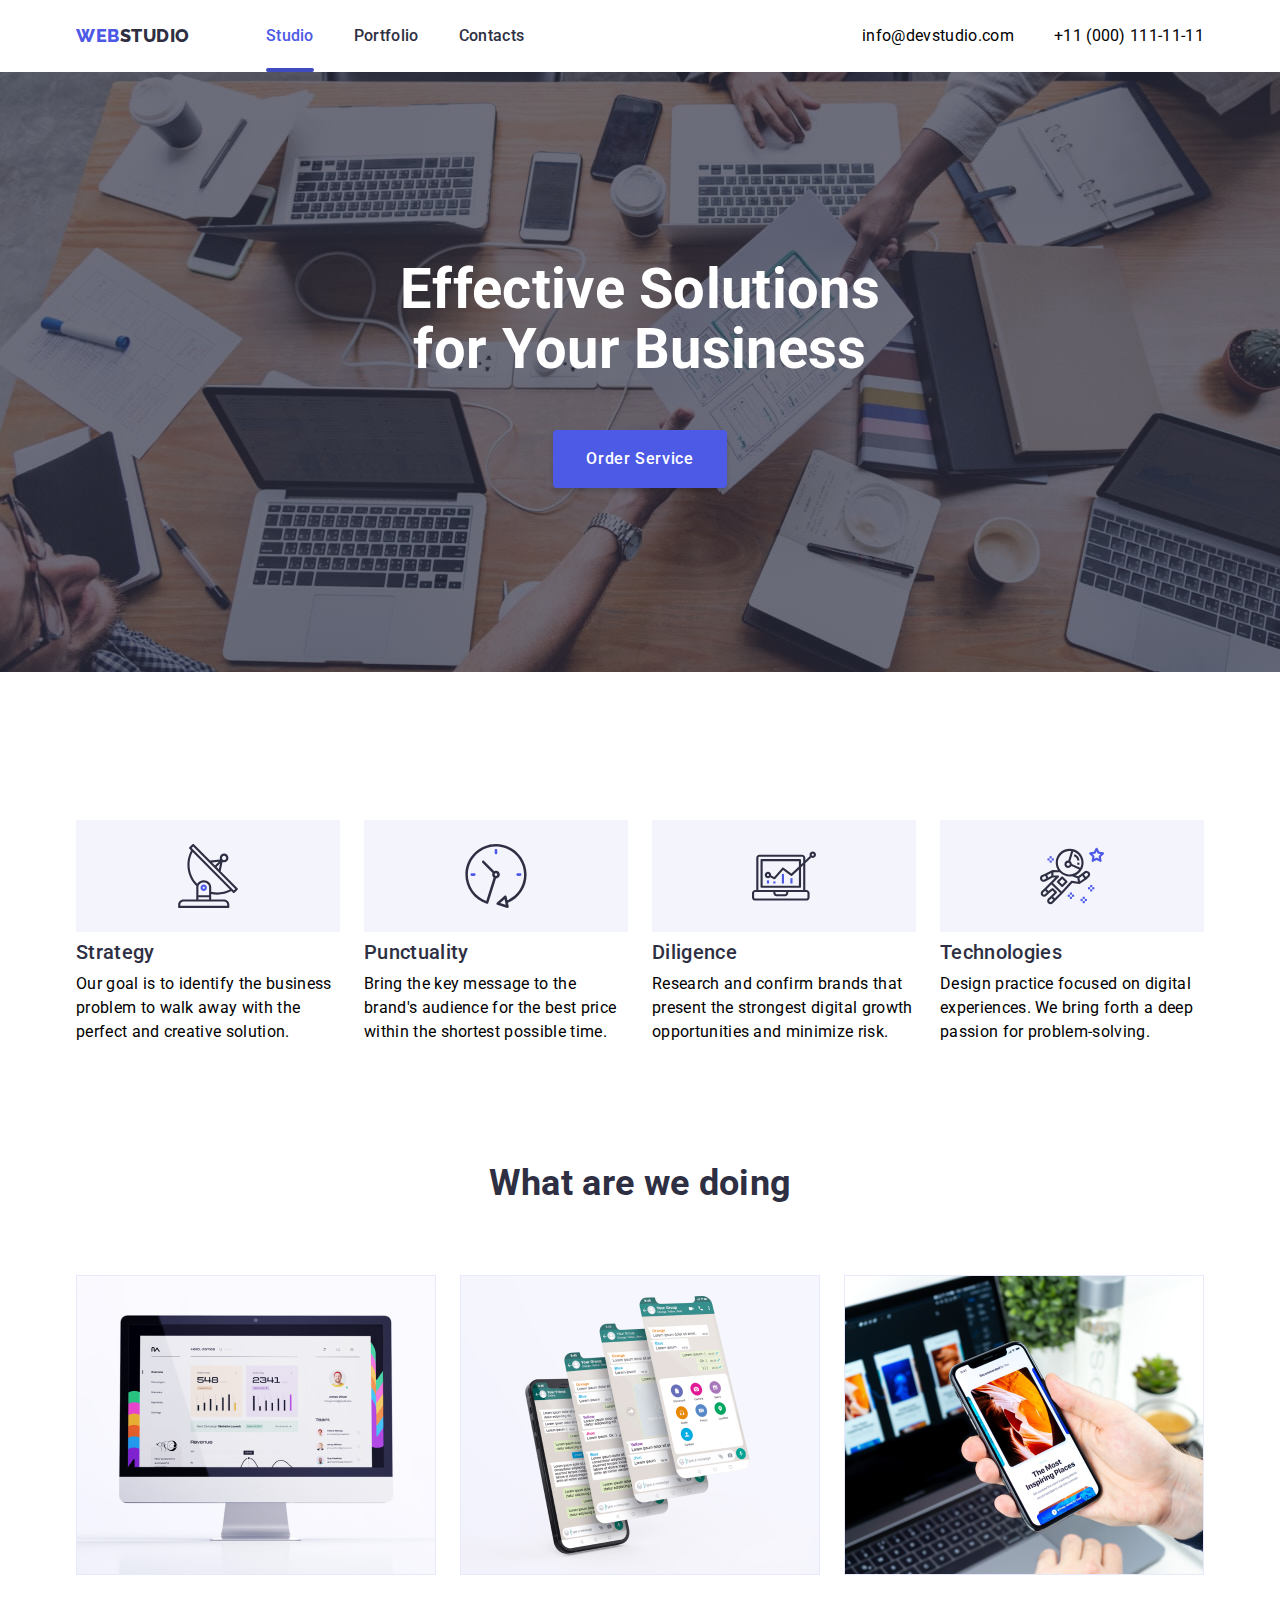
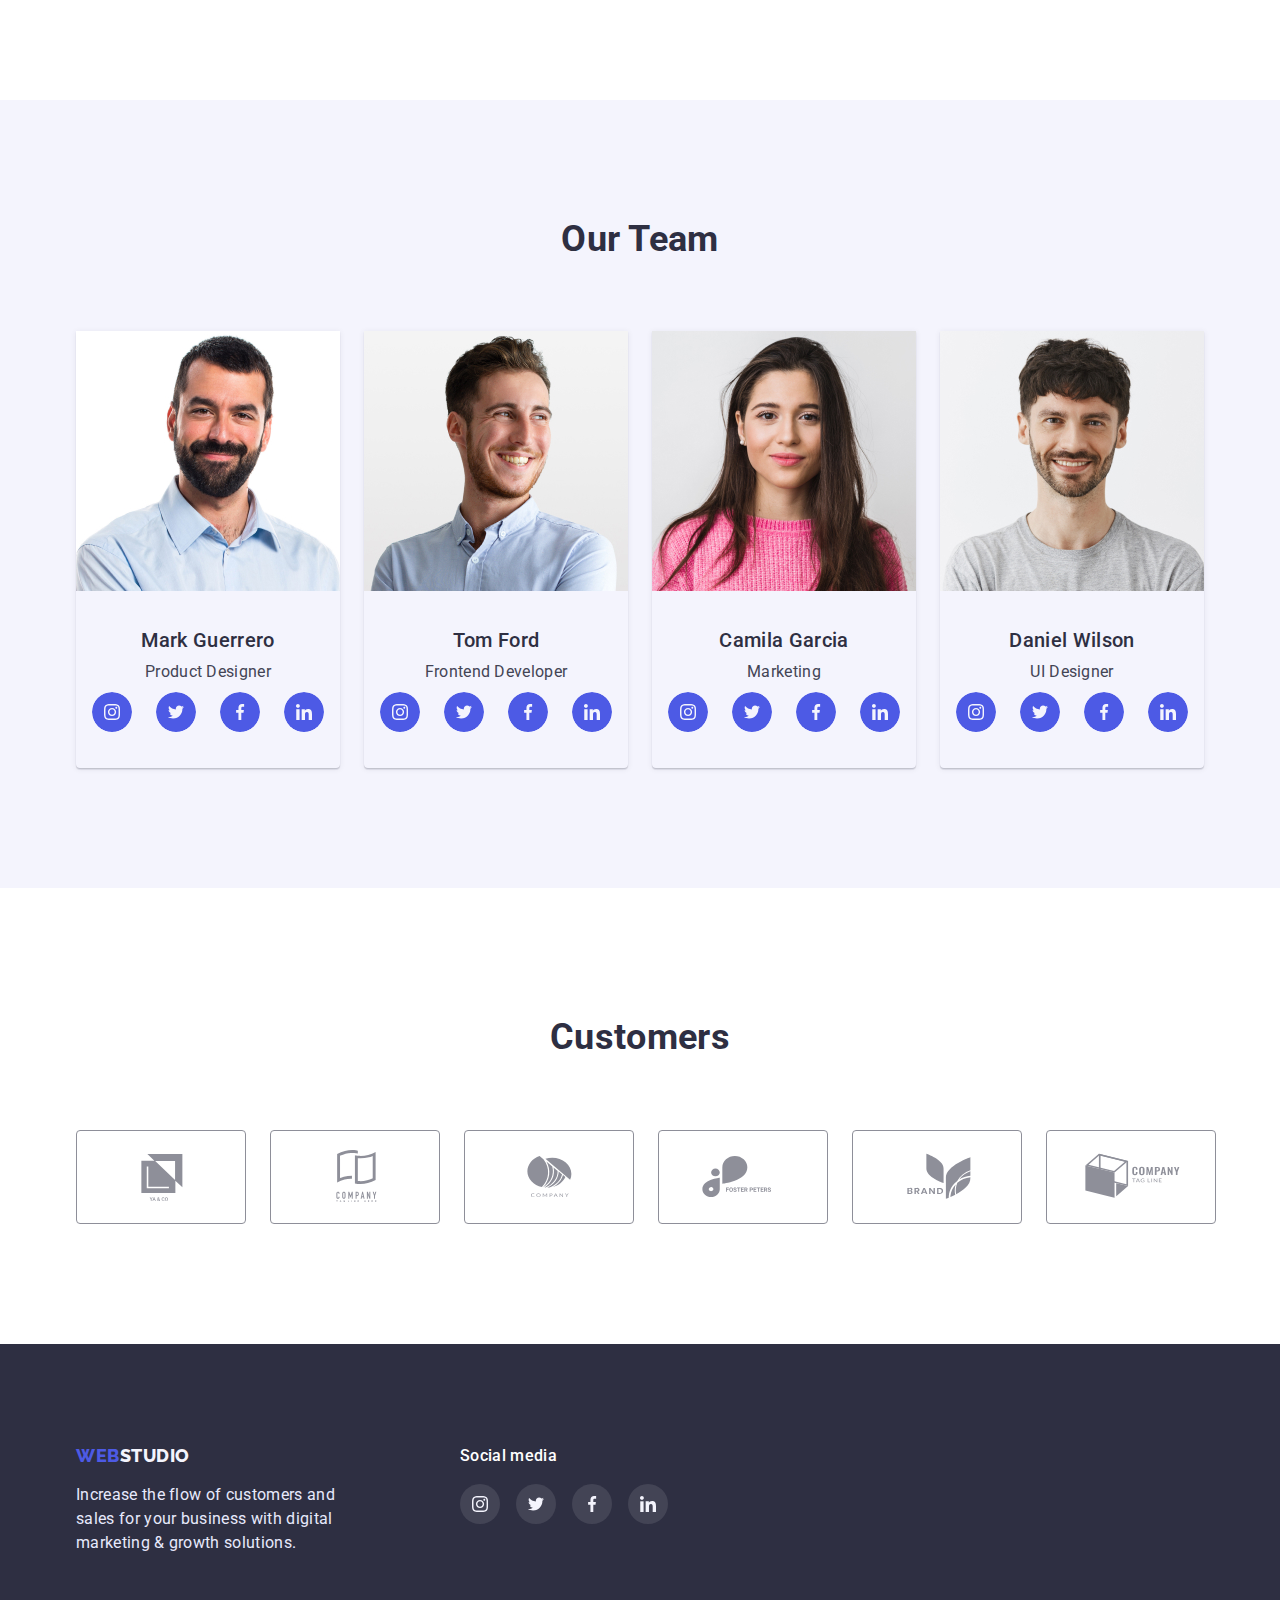
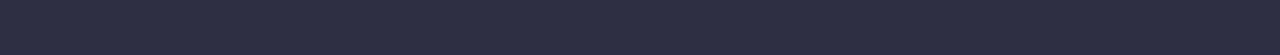
==== index.html @ f35a4bb7 "did HW 5" ====
<!DOCTYPE html>
<html lang="en">
<head>
    <meta charset="UTF-8">
    <meta http-equiv="X-UA-Compatible" content="IE=edge">
    <meta name="viewport" content="width=device-width, initial-scale=1.0">
    <title>Document</title>
    <link rel="preconnect" href="https://fonts.googleapis.com">
    <link rel="preconnect" href="https://fonts.gstatic.com" crossorigin>
    <link href="https://fonts.googleapis.com/css2?family=Raleway:wght@800&family=Roboto:wght@400;500;700&display=swap"
        rel="stylesheet">
    <link rel="stylesheet" href="https://cdnjs.cloudflare.com/ajax/libs/modern-normalize/1.1.0/modern-normalize.min.css">

    <link rel="stylesheet" href="./css/styles.css">
    
</head>
<body>



    <header class="page-header">
     <div class="container">
        <nav class="navigation main-nav">
            <a href="./index.html" class="logo"><span class="web">Web</span>Studio</a>
            <ul class="site-nav list">
                <li class="item"><a href="" class="link current">Studio</a></li>
                <li class="item"><a href="./portfolio.html" class="link">Portfolio</a></li>
                <li class="item"><a href="" class="link">Contacts</a></li>
            </ul>

            
        <address class="contacts">
            <ul class="list contacts">
                <li class="item">
                    <a href="mailto:info@devstudio.com" class="link" class="item">info@devstudio.com</a>
                </li>
                <li class="item">
                    <a href="tel:+110001111111" class="link" class="item">+11 (000) 111-11-11</a>
                </li>
            </ul>
        </address>
        </nav>
     </div>
    </header>
    <main>
    <section class="hero">
        <div class="hero-cont">
            <h1 class="hero-title">
                Effective Solutions
                for Your Business
            </h1>
            <button type="button" class="button" data-modal-open>
                Order Service
            </button>
        </div>
        <div class="backdrop is-hidden" data-modal>
            <div class="modal">
                <button class="modal-icon" data-modal-close></button>
            </div>
        </div>
    </section>
    <section class="section options">
        <div class="container">
            <h2 class="hidden-title">Varieties of work</h2>
            <ul class="options list">
                <li class="item">
                    <div class="icon-cont">
                        <svg class="icon">
                            <use href="./images/sprite.svg#icon-antenna-1"></use>
                        </svg>
                    </div>
                    <h3 class="title">Strategy</h3>
                    <p class="options-text ">Our goal is to identify the business
                        problem to walk away with the perfect and creative solution.</p>
                </li>
                <li class="item">
                    <div class="icon-cont">
                        <svg class="icon">
                            <use href="./images/sprite.svg#icon-clock-1"></use>
                        </svg>
                    </div>
                    <h3 class="title">Punctuality</h3>
                    <p class="options-text ">Bring the key message to the brand's audience for the best price within the shortest
                        possible time.</p>
                </li>
                <li class="item">
                    <div class="icon-cont">
                        <svg class="icon">
                            <use href='./images/sprite.svg#icon-diagram-1'></use>
                        </svg>
                    </div class="icon-cont">
                    <h3 class="title">Diligence</h3>
                    <p class="options-text ">Research and confirm brands that present the strongest digital growth opportunities and
                        minimize risk.</p>
                </li>
                <li class="item">
                    <div class="icon-cont">
                        <svg class="icon">
                            <use href="./images/sprite.svg#icon-astronaut-1"></use>
                        </svg>
                    </div>
                    <h3 class="title">Technologies</h3>
                    <p class="options-text ">Design practice focused on digital experiences. We bring forth a deep passion for
                        problem-solving.</p>
                </li>
            </ul>
        </div>
    </section>
    <section class="section ">
        
        <div class="container">
            <h2 class="section-title">What are we doing</h2>
            <ul class="skills list">
                <li class="item">
            
                    <img src="./images/1.jpg" alt="Monitor with statistics" width="360">
                </li>
                <li class="item">
            
                    <img src="./images/3.jpg" alt="Texting on a smartphone" width="360">
            
                </li>
                <li class="item">
            
                    <img src="./images/2.jpg" alt="smartphone" width="360">
                </li>
            </ul>
        </div>
        
    </section>
    <section class="section team">
        <div class="container">
            <h2 class="section-title">Our Team</h2>
            <ul class="team list">
                <li class="item">
            
                    <img src="./images/img.jpg" alt="member of team" width="264" class="photo">
                    <div class="team-cont">
                        <h3 class="team-title">Mark Guerrero</h3>
                        <p class="text">Product Designer</p>

                       <ul class="list social">
                        <li class="social-item">
                            <a href="">
                                <svg class="social-icon">
                                    <use href="./images/sprite.svg#icon-Inst"></use>
                                </svg>
                            </a>
                        </li>
                        <li class="social-item">
                            <a href="">
                                <svg class="social-icon">
                                    <use href="./images/sprite.svg#icon-Twit"></use>
                                </svg>
                            </a>
                        </li>
                        <li class="social-item">
                            <a href="">
                                <svg class="social-icon">
                                    <use href="./images/sprite.svg#icon-Face"></use>
                                </svg>
                            </a>
                        </li>
                        <li class='social-item'>
                            <a href="">
                                <svg class="social-icon">
                                    <use href="./images/sprite.svg#icon-LinkedIn"></use>
                                </svg>
                            </a>
                        </li>
                       </ul>

            
            
                </li>
                <li class="item">
            
            
                    <img src="./images/img1.jpg" alt="member of team" width="264" class="photo">
                    <div class="team-cont">
                    <h3 class="team-title">Tom Ford</h3>
                    <p class="text">Frontend Developer</p>
                    
                    <ul class="list social">
                        <li class="social-item">
                            <a href="">
                                <svg class="social-icon">
                                    <use href="./images/sprite.svg#icon-Inst"></use>
                                </svg>
                            </a>
                        </li>
                        <li class="social-item">
                            <a href="">
                                <svg class="social-icon">
                                    <use href="./images/sprite.svg#icon-Twit"></use>
                                </svg>
                            </a>
                        </li>
                        <li class="social-item">
                            <a href="">
                                <svg class="social-icon">
                                    <use href="./images/sprite.svg#icon-Face"></use>
                                </svg>
                            </a>
                        </li>
                        <li class='social-item'>
                            <a href="">
                                <svg class="social-icon">
                                    <use href="./images/sprite.svg#icon-LinkedIn"></use>
                                </svg>
                            </a>
                        </li>
                    </ul>
                    </div>
                </li>
                
                <li class="item">
            
            
                    <img src="./images/img2.jpg" alt="member of team" width="264" class="photo">
                    <div class="team-cont">
                    <h3 class="team-title">Camila Garcia</h3>
                    <p class="text">Marketing</p>
                    
                <ul class='list social'>
                    <li class="social-item">
                        <a href="">
                            <svg class="social-icon">
                                <use href="./images/sprite.svg#icon-Inst"></use>
                            </svg>
                        </a>
                    </li>
                    <li class="social-item">
                        <a href="">
                            <svg class="social-icon">
                                <use href="./images/sprite.svg#icon-Twit"></use>
                            </svg>
                        </a>
                    </li>
                    <li class="social-item">
                            <a href="">
                                <svg class="social-icon">
                                    <use href="./images/sprite.svg#icon-Face"></use>
                                </svg>
                            </a>
                        </li>
                    <li class='social-item'>
                        <a href="">
                            <svg class="social-icon">
                                <use href="./images/sprite.svg#icon-LinkedIn"></use>
                            </svg>
                        </a>
                    </li>
                    </ul>
                
                </div>
                </li>
                <li class="item">
            
            
                    <img src="./images/img3.jpg" alt="member of team" width="264" class="photo">
                    <div class="team-cont">
                        <h3 class="team-title">Daniel Wilson</h3>
                        <p class="text">UI Designer</p>
                    
                <ul class="list social">
                    <li class="social-item">
                        <a href="">
                            <svg class="social-icon">
                                <use href="./images/sprite.svg#icon-Inst"></use>
                            </svg>
                        </a>
                    </li>
                    <li class="social-item">
                        <a href="">
                            <svg class="social-icon">
                                <use href="./images/sprite.svg#icon-Twit"></use>
                            </svg>
                        </a>
                    </li>
                    <li class='social-item'>
                        <a href="">
                            <svg class="social-icon">
                                <use href="./images/sprite.svg#icon-Face"></use>
                            </svg>
                        </a>
                    </li>
                    <li class='social-item'>
                        <a href="">
                            <svg class="social-icon">
                                <use href="./images/sprite.svg#icon-LinkedIn"></use>
                            </svg>
                        </a>
                    </li>
                    
                    </ul>
                    
                </ul>
                </div>
                </li>
                
            </ul>
        </div>
        
    </section>

    <section class='section customers'>
        <div class="container">
        <h2 class="section-title">Customers</h2>
            <ul class="customers list">
                <li class="customers-item"><a href="" class="customers-link">
                    <svg class="customers-icon">
                        <use href="./images/sprite.svg#icon-Logo">

                        </use>
                    </svg>
                </a></li>
                <li class="customers-item"><a href="" class="customers-link">
                    <svg class="customers-icon">
                        <use href="./images/sprite.svg#icon-Logo-1">
                    
                        </use>
                    </svg>
                    </a></li>
                    
                <li class="customers-item"><a href="" class="customers-link">
                    <svg class="customers-icon">
                        <use href="./images/sprite.svg#icon-Logo-2">
                    
                        </use>
                    </svg>
                    </a></li>
                <li class="customers-item"><a href="" class="customers-link">
                    <svg class="customers-icon">
                        <use href="./images/sprite.svg#icon-Logo-3">
                    
                        </use>
                    </svg>
                    </a></li>
                <li class="customers-item"><a href="" class="customers-link">
                    <svg class="customers-icon">
                        <use href="./images/sprite.svg#icon-Logo-4">
                    
                        </use>
                    </svg>
                    </a></li>
                <li class="customers-item">
                    <a href="" class="customers-link">
                        <svg class="customers-icon">
                            <use href="./images/sprite.svg#icon-Logo-5">
                        
                            </use>
                        </svg>
                    </a></li>
            </ul>
            </div>
    </section>

    </main>
    
<footer class="footer-logo">
    <div class="container">
        <div class="footer-cont">
        <div class="footer-item">
            <a href="./index.html" class="footer-link"><span class="web">Web</span>Studio</a>
            <p class="footer-text">Increase the flow of customers and sales for your business with digital marketing & growth
                solutions.</p>
        </div>

        <div class="footer-item">
            <h2 class="footer-title">Social media</h2>
            <ul class="footer list">
                <li class='socmedia-item'>
                    <a href="">
                        <svg class='socmedia-icon'>
                            <use href="./images/sprite.svg#icon-Inst"></use>
                        </svg>
                    </a>
                </li>
                <li class='socmedia-item'>
                    <a href="">
                        <svg class='socmedia-icon'>
                            <use href="./images/sprite.svg#icon-Twit"></use>
                        </svg>
                    </a>
                </li>
                <li class='socmedia-item'>
                    <a href="">
                        <svg class='socmedia-icon'>
                            <use href="./images/sprite.svg#icon-Face"></use>
                        </svg>
                    </a>
                </li>
                <li class='socmedia-item'>
                    <a href="">
                        <svg class='socmedia-icon'>
                            <use href="./images/sprite.svg#icon-LinkedIn"></use>
                        </svg>
                    </a>
                </li>
            </ul>
            </div>
            </div>
    </div>
</footer>

<script src="./js/modal.js"></script>

</body>
</html>
---- css/styles.css ----
:root {
    --primary-text-color: #434455;
    --title-text-color: #2E2F42;
    --button-logo-color: #4D5AE5;
    --primary-white-color: #E5E5E5;
    --secondary-bg-color: #F4F4FD;
    --timing-function: cubic-bezier(0.4, 0, 0.2, 1);
}



body {

    font-family: Roboto, sans-serif;
    letter-spacing: 0.02em;



}

h1,
h2,
h3,
h4,
h5,
h6,
p {
    margin-bottom: 0;
    margin-top: 0;

}


/* logo */

.logo {
    color: var(--title-text-color);
    font-family: Raleway, sans-serif;
    letter-spacing: 0.03em;
    font-weight: 800;
    font-size: 18px;
    line-height: 1.3;
    text-decoration: none;
    text-transform: uppercase;
}




.logo .web {
    color: var(--button-logo-color);
}




/* footer */

.footer-link {
    color: var(--title-text-color);
    font-family: Raleway, sans-serif;
    text-decoration: none;
}

.footer-logo .web {
    color: var(--button-logo-color);
}


.footer-logo {
    background-color: var(--title-text-color);
}

.footer-logo .container {
    padding-top: 100px;
    padding-bottom: 100px;
}

.footer-cont {
    display: flex;
}



.footer-link {
    letter-spacing: 0.03em;
    font-weight: 800;
    font-size: 18px;
    line-height: 1.3;
    text-decoration: none;
    text-transform: uppercase;


    color: var(--secondary-bg-color)
}

.footer-text {
    font-weight: 400;
    font-size: 16px;
    line-height: 1.5;
    color: #E7E9FC;

    max-height: 310px;
    width: 264px;

    margin-top: 16px;
}

.footer-title {
    font-style: normal;
    font-weight: 500;
    font-size: 16px;
    line-height: calc(24/16);
    color: #fff;
}

.footer-item {
    margin-right: 120px;

}

.footer-item:last-child {
    margin-right: 0;
}

.footer.list {
    display: flex;
    gap: 16px;
    margin-top: 16px;
}

/* socmedia */

.socmedia-item {
    width: 40px;
    height: 40px;
    border-radius: 50%;
}

.socmedia-icon {
    width: 40px;
    height: 40px;
    fill: rgba(255, 255, 255, 0.1);
    transition: fill 250ms var(--timing-function);
}

.socmedia-icon:hover {
    fill: #31D0AA;

}


/* socmedia */



/* nav */



.main-nav {
    display: flex;
    align-items: center;

}

/* list */

.list {
    list-style: none;
    padding: 0;
    margin: 0;
}



/* list */



.site-nav {
    display: flex;
    margin-left: 76px;
    position: relative;
}




.site-nav .item:not(:last-child) {
    margin-right: 40px;
}



.site-nav .link {
    display: block;
    padding-top: 24px;
    padding-bottom: 24px;


    font-weight: 500;
    font-size: 16px;
    line-height: 1.5;
    text-decoration: none;
    position:relative;

    transition: color 250ms var(--timing-function);






    color: var(--title-text-color)
}

.site-nav .link.current {
    color: var(--button-logo-color);


}

.link.current::after {
    content: '';
    display: block;
    position: absolute;
    width: 100%;
    height: 4px;
    background-color: #404BBF;
    bottom: 0;
    left: 0;
    border-radius: 4px;
}



.site-nav .link:hover,
.site-nav .link:focus {
    color: var(--button-logo-color);
}

.contacts .link:hover,
.contacts .link:focus {
    color: var(--button-logo-color)
}

/* Contacts */

.contacts {
    margin-left: auto
}

.contacts .link {
    color: var(---primary-text-color);
    font-weight: 400;
    font-size: 16px;
    line-height: 1.5;
    text-decoration: none;
    font-style: normal;

    padding-bottom: 24px;
    padding-top: 24px;

    transition: color 250ms var(--timing-function);
}

.contacts>.list {
    display: flex;
}

.contacts .item:not(:last-child) {
    margin-right: 40px;
}

/* Contacts */

/* nav */

/* header */





/* sections */

.section {
    padding-bottom: 120px;
    ;
}

.section-title {
    color: var(--title-text-color);

    margin-bottom: 72px;

    font-style: normal;
    font-weight: 700;
    font-size: 36px;
    line-height: 1.1;
    text-align: center;
}

.section .title {
    font-weight: 500;
    font-size: 20px;
    Line-height: 1.2;
}

/* hero */
.hero-title {
    font-size: 56px;
    line-height: 1.07;
    width: 494px;

    margin-left: auto;
    margin-right: auto;
    padding-top: 188px;
    margin-bottom: 50px;

    color: #ffffff;

}

.hero-cont {
    padding-bottom: 188px;

}

.section.no-padding {
    padding-top: 0;
    padding-bottom: 0;
}


.hero {
    margin-left: auto;
    margin-right: auto;

    background-image: linear-gradient(to right,
            rgba(46, 47, 66, 0.7),
            rgba(46, 47, 66, 0.7)),
        url(../images/people-office.jpg);
    text-align: center;
    max-width: 1440px;
    height: 600px;
}



                    /* modal */

.backdrop {
    position: fixed;
    top: 0;
    left: 0;

    width: 100%;
    height: 100%; 
    background-color: rgba(46, 47, 66, 0.4);

    transition: opacity 250ms var(--timing-function);
}

.backdrop.is-hidden {
    opacity: 0;
    pointer-events: none;
}

.backdrop.is-hidden .modal {
    transform: translate(-50%, -50%) scale(1.1);
}

.modal-icon {
    position: absolute;
    right: 24px;
    top: 24px;

    background-image: url(/images/close.svg);
    width: 24px;
    height: 24px;

    background-repeat: no-repeat;
    background-size: contain;
    fill: none;
    border: none;
    border-radius: 50%;
    
    
}

.modal {
    position: absolute;
    left: 50%;
    top: 50%;
    transform: translate(-50%, -50%) scale(1);

    width: 408px;
    height: 576px;
    background-color: #fff;

    transition: transform 500ms var(--timing-function);

    
}
                    /* modal */


                    /* options */

.options .list {
    display: flex;
    justify-content: center;
}

.item {
    margin-right: 24px;
}



.icon-cont {
    height: 112px;
    width: 264px;
    margin-bottom: 8px;
    background-color: var(--secondary-bg-color);
    padding: 24px 100px;

}




.options .icon {

    width: 64px;
    height: 64px;


}





.options .title {
    color: var(--title-text-color);
    margin-bottom: 8px;
}

.options .options-text {
    font-size: 16px;
    line-height: 1.5;
    margin-top: 0;
    margin-bottom: 0;
}



.section.options {
    padding-top: 120px;
    padding-bottom: 120px;

}

.options .hidden-title {
    visibility: hidden;
}

            /* options */

            /* skills */

.skills {
    display: flex;
}

.item {
    margin-right: 24px;
}

.item:last-child {
    margin-right: 0;
}


/* skills */

/* team */
.team-title {
    font-weight: 500;
    font-size: 20px;
    line-height: 1.2;

    margin-bottom: 8px;

    color: var(--title-text-color)
}

.section.team {
    padding-top: 120px;
    padding-bottom: 120px;
    background-color: var(--secondary-bg-color);

}

.team-cont {
    text-align: center;
    padding: 32px 16px;
}

.team.list {
    display: flex
}

.team.list .item {
    margin-right: 24px;
    box-shadow: 0px 1px 6px rgba(46, 47, 66, 0.08), 0px 1px 1px rgba(46, 47, 66, 0.16), 0px 2px 1px rgba(46, 47, 66, 0.08);
    border-radius: 0px 0px 4px 4px;

}

.team.list>.item:last-child {
    margin-right: 0;
}

.team .text {
    font-weight: 400;
    font-size: 16px;
    line-height: 1.5;

}

/* button */

.hero .button {
    color: #ffffff;

    background-color: var(--button-logo-color);


    box-shadow: 0px 4px 4px rgba(0, 0, 0, 0.15);
    padding: 16px 32px;

}






.button {
    cursor: pointer;
    letter-spacing: 0.04em;
    font-family: inherit;
    font-weight: 500;
    font-size: 16px;
    line-height: 1.5;

    border-radius: 4px;
    text-align: center;
    border: 1px solid transparent;
}

.list .button {


    color: var(--button-logo-color);
    background-color: var(--secondary-bg-color);
    border-color: #E7E9FC;
    padding: 12px 24px;

    transition: background-color 250ms var(--timing-function),
                color 250ms var(--timing-function),
                box-shadow 250ms var(--timing-function);


}

.list .button:hover,
.list .button:focus {

    background-color: #404BBF;
    color: #ffffff;
    box-shadow: 0px 3px 1px rgba(0, 0, 0, 0.1), 0px 2px 1px rgba(0, 0, 0, 0.08), 0px 2px 2px rgba(0, 0, 0, 0.12);
}




/* portfolio */


.text {
    font-weight: 400;
    font-size: 16px;
    line-height: 1.5;

    color: var(--primary-text-color);
}

.portfolio .link {
    text-decoration: none;
}


.container {
    width: 1158px;
    margin: auto;
    padding-left: 15px;
    padding-right: 15px;

}



.portfolio-overlay .text {
    color: var(--secondary-bg-color);
    opacity: 0;
    transition: opacity 250ms var(--timing-function) ;
}
.portfolio-item:hover .portfolio-overlay .text {
opacity: 1;
}


.portfolio-thumb{
    position: relative;
    overflow: hidden;
}

.portfolio-overlay{
    position: absolute;
    display: block;
    content: '';
    top: 0;
    left: 0;

    color: var(--secondary-bg-color);
    background-color: #4D5AE5;

    width: 100%;
    height: 100%;
    padding: 40px 32px 164px;

    opacity: 0;
     transition: opacity 250ms var(--timing-function) ,
    transform 250ms var(--timing-function) ;
    transform: translateY(100%)

}

.portfolio-item:hover .portfolio-overlay{
    opacity: 1;
    transform: translateY(0) 

}

.portfolio-overlay {
    position: absolute;
    


}


.section.portfolio {
    padding-bottom: 120px;
    padding-top: 96px;
}

.portfolio {
    display: flex;
    flex-wrap: wrap;
}

.portfolio-item {
    width: calc((100% - 48px) / 3);

    margin-right: 24px;
    margin-bottom: 41px;
    border: 1px solid #E7E9FC;
    transition: box-shadow 250ms var(--timing-function),
            border 250ms var(--timing-function);

}



.portfolio.text {
    margin-top: 8px;

}

.portfolio-item:nth-child(3n) {
    margin-right: 0;
}

.portfolio-item:nth-last-child(-n + 3) {
    margin-bottom: 0;

}

.portfolio-cont {
    padding-left: 16px;
    padding-top: 32px;
    padding-bottom: 32px;


}

.portfolio-item:nth-child(3n) {
    margin-right: 0;


}

.portfolio-item:hover {
    box-shadow: 0px 1px 6px rgba(46, 47, 66, 0.08), 0px 1px 1px rgba(46, 47, 66, 0.16), 0px 2px 1px rgba(46, 47, 66, 0.08);
    border: 0.5px solid var(--secondary-bg-color);
}

.portfolio.title {

    color: var(--title-text-color)
}

/* portfolio */


/* filter */

.filter {
    display: flex;
    justify-content: center;
    gap: 24px;
    margin-bottom: 79px;

}

/* filter */

/* Customers */

.section.customers {
    padding-top: 130px;
    padding-bottom: 120px;

}

.customers.list {
    display: flex;
    gap: 24px;

}

.customers-link {
    display: block;
    border: 1px solid #8E8F99;
    border-radius: 4px;

    transition: border 250ms var(--timing-function) ;
}

.customers-link:hover {
    border:1px solid #404BBF;

}

.customers-icon {
    width: 168px;
    height: 88px;
    padding: 16px 32px;
    fill: #8E8F99;

    transition: fill 250ms var(--timing-function);
}

.customers-icon:hover,
.customers-icon:focus {
    fill: #404BBF;

}

/* Customers */


/* social */
.list.social {
    display: inline-flex;
    gap: 24px;
    margin-top: 8px;
}

.social-item {
    width: 40px;
    height: 40px;
}

.social-icon {
    width: 40px;
    height: 40px;
    border-radius: 50%;

    fill: var(--button-logo-color);

    transition: fill 250ms var(--timing-function);
}

.social-icon:hover {
    fill: #404BBF;
}

/* social */
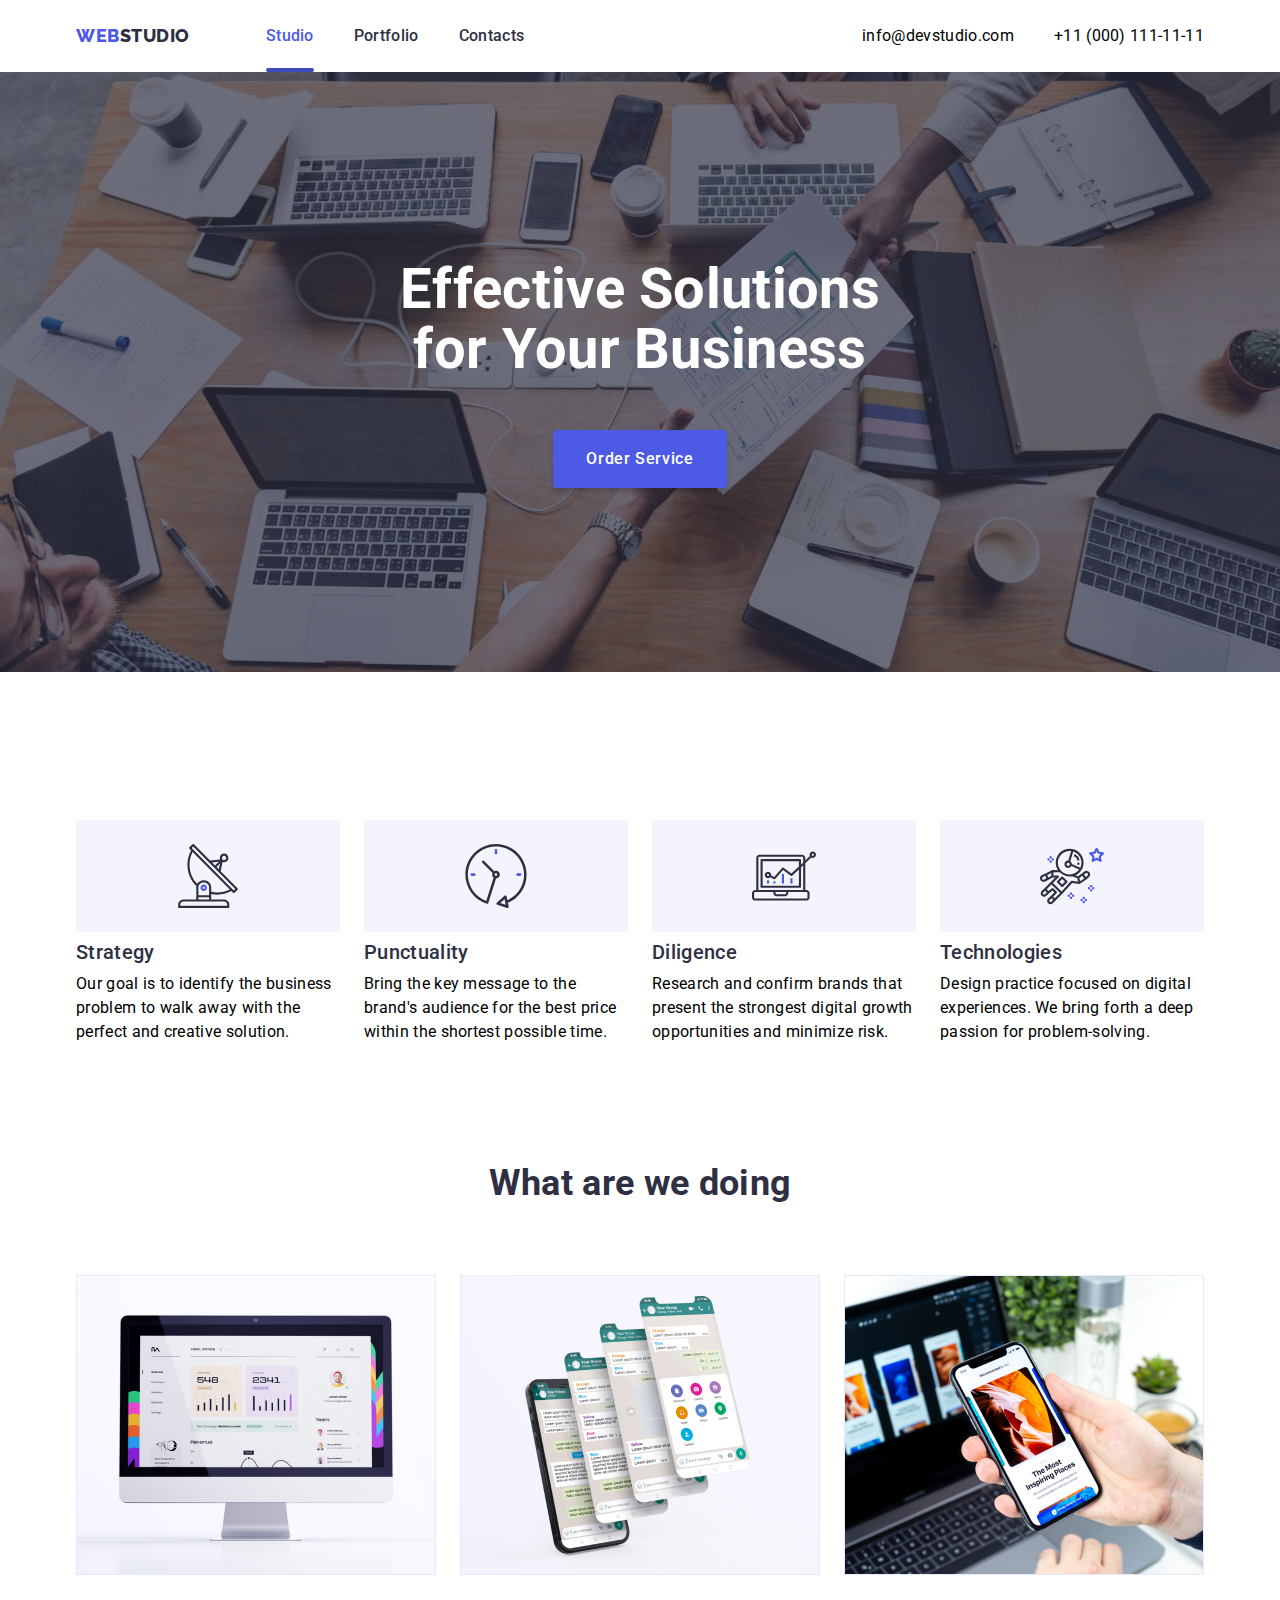
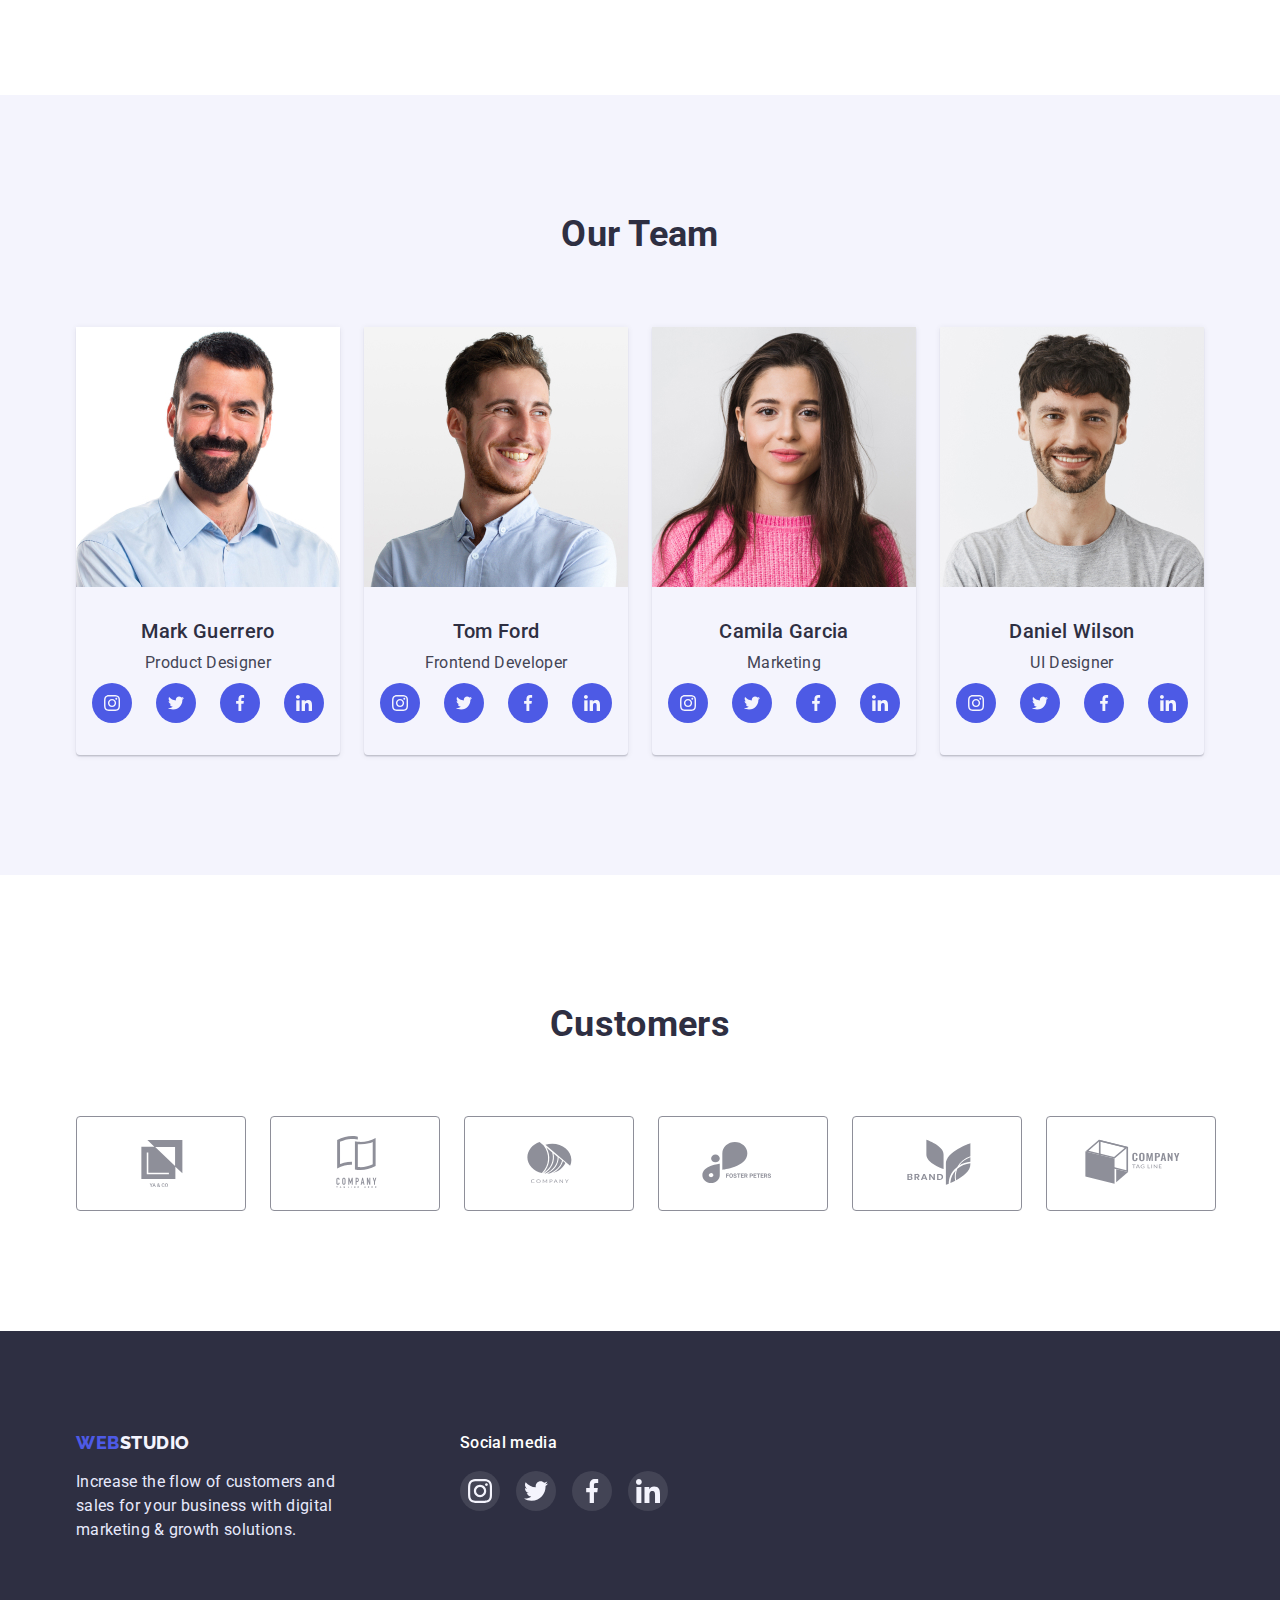
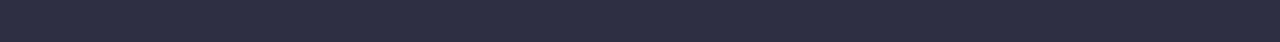
==== commit 50071cd0: "repair HW 5" ====
--- a/index.html
+++ b/index.html
@@ -18,7 +18,7 @@
 
 
 
-    <header class="page-header">
+    <header>
      <div class="container">
         <nav class="navigation main-nav">
             <a href="./index.html" class="logo"><span class="web">Web</span>Studio</a>
@@ -32,10 +32,10 @@
         <address class="contacts">
             <ul class="list contacts">
                 <li class="item">
-                    <a href="mailto:info@devstudio.com" class="link" class="item">info@devstudio.com</a>
-                </li>
-                <li class="item">
-                    <a href="tel:+110001111111" class="link" class="item">+11 (000) 111-11-11</a>
+                    <a href="mailto:info@devstudio.com" class="link item">info@devstudio.com</a>
+                </li>
+                <li class="item">
+                    <a href="tel:+110001111111" class="link item">+11 (000) 111-11-11</a>
                 </li>
             </ul>
         </address>
@@ -55,7 +55,11 @@
         </div>
         <div class="backdrop is-hidden" data-modal>
             <div class="modal">
-                <button class="modal-icon" data-modal-close></button>
+                <button class="modal-icon" data-modal-close>
+                    <svg class="icon">
+                        <use href="./images/sprite.svg#icon-close-black"></use>
+                    </svg>
+                </button>
             </div>
         </div>
     </section>
@@ -88,7 +92,7 @@
                         <svg class="icon">
                             <use href='./images/sprite.svg#icon-diagram-1'></use>
                         </svg>
-                    </div class="icon-cont">
+                    </div>
                     <h3 class="title">Diligence</h3>
                     <p class="options-text ">Research and confirm brands that present the strongest digital growth opportunities and
                         minimize risk.</p>
@@ -141,38 +145,39 @@
 
                        <ul class="list social">
                         <li class="social-item">
-                            <a href="">
-                                <svg class="social-icon">
+                            <a href=""  class="social-icon">
+                                <svg class="icon">
                                     <use href="./images/sprite.svg#icon-Inst"></use>
                                 </svg>
                             </a>
                         </li>
                         <li class="social-item">
-                            <a href="">
-                                <svg class="social-icon">
+                            <a href=""  class="social-icon">
+                                <svg class="icon">
                                     <use href="./images/sprite.svg#icon-Twit"></use>
                                 </svg>
                             </a>
                         </li>
                         <li class="social-item">
-                            <a href="">
-                                <svg class="social-icon">
+                            <a href=""  class="social-icon">
+                                <svg class="icon">
                                     <use href="./images/sprite.svg#icon-Face"></use>
                                 </svg>
                             </a>
                         </li>
                         <li class='social-item'>
-                            <a href="">
-                                <svg class="social-icon">
+                            <a href=""  class="social-icon">
+                                <svg class="icon">
                                     <use href="./images/sprite.svg#icon-LinkedIn"></use>
                                 </svg>
                             </a>
                         </li>
-                       </ul>
-
-            
-            
-                </li>
+                        </ul>
+                    </div>
+                </li>
+                
+                
+
                 <li class="item">
             
             
@@ -183,29 +188,29 @@
                     
                     <ul class="list social">
                         <li class="social-item">
-                            <a href="">
-                                <svg class="social-icon">
+                            <a href=""  class="social-icon">
+                                <svg class="icon">
                                     <use href="./images/sprite.svg#icon-Inst"></use>
                                 </svg>
                             </a>
                         </li>
                         <li class="social-item">
-                            <a href="">
-                                <svg class="social-icon">
+                            <a href=""  class="social-icon">
+                                <svg class="icon">
                                     <use href="./images/sprite.svg#icon-Twit"></use>
                                 </svg>
                             </a>
                         </li>
                         <li class="social-item">
-                            <a href="">
-                                <svg class="social-icon">
+                            <a href=""  class="social-icon">
+                                <svg class="icon">
                                     <use href="./images/sprite.svg#icon-Face"></use>
                                 </svg>
                             </a>
                         </li>
                         <li class='social-item'>
-                            <a href="">
-                                <svg class="social-icon">
+                            <a href=""  class="social-icon">
+                                <svg class="icon">
                                     <use href="./images/sprite.svg#icon-LinkedIn"></use>
                                 </svg>
                             </a>
@@ -224,29 +229,29 @@
                     
                 <ul class='list social'>
                     <li class="social-item">
-                        <a href="">
-                            <svg class="social-icon">
+                        <a href=""  class="social-icon">
+                            <svg class="icon">
                                 <use href="./images/sprite.svg#icon-Inst"></use>
                             </svg>
                         </a>
                     </li>
                     <li class="social-item">
-                        <a href="">
-                            <svg class="social-icon">
+                        <a href=""  class="social-icon">
+                            <svg class="icon">
                                 <use href="./images/sprite.svg#icon-Twit"></use>
                             </svg>
                         </a>
                     </li>
                     <li class="social-item">
-                            <a href="">
-                                <svg class="social-icon">
+                            <a href=""  class="social-icon">
+                                <svg class="icon">
                                     <use href="./images/sprite.svg#icon-Face"></use>
                                 </svg>
                             </a>
-                        </li>
+                    </li>
                     <li class='social-item'>
-                        <a href="">
-                            <svg class="social-icon">
+                        <a href=""  class="social-icon">
+                            <svg  class="icon">
                                 <use href="./images/sprite.svg#icon-LinkedIn"></use>
                             </svg>
                         </a>
@@ -265,42 +270,42 @@
                     
                 <ul class="list social">
                     <li class="social-item">
-                        <a href="">
-                            <svg class="social-icon">
+                        <a href=""  class="social-icon">
+                            <svg  class="icon">
                                 <use href="./images/sprite.svg#icon-Inst"></use>
                             </svg>
                         </a>
                     </li>
                     <li class="social-item">
-                        <a href="">
-                            <svg class="social-icon">
+                        <a href=""  class="social-icon">
+                            <svg class="icon">
                                 <use href="./images/sprite.svg#icon-Twit"></use>
                             </svg>
                         </a>
                     </li>
                     <li class='social-item'>
-                        <a href="">
-                            <svg class="social-icon">
+                        <a href=""  class="social-icon">
+                            <svg class="icon">
                                 <use href="./images/sprite.svg#icon-Face"></use>
                             </svg>
                         </a>
                     </li>
                     <li class='social-item'>
-                        <a href="">
-                            <svg class="social-icon">
+                        <a href=""  class="social-icon">
+                            <svg class="icon">
                                 <use href="./images/sprite.svg#icon-LinkedIn"></use>
                             </svg>
                         </a>
                     </li>
                     
-                    </ul>
-                    
                 </ul>
-                </div>
-                </li>
+                </div>    
+            </ul>
+            </div>
+        
                 
-            </ul>
-        </div>
+            
+        
         
     </section>
 
@@ -371,29 +376,29 @@
             <h2 class="footer-title">Social media</h2>
             <ul class="footer list">
                 <li class='socmedia-item'>
-                    <a href="">
-                        <svg class='socmedia-icon'>
+                    <a href="" class='socmedia-icon'>
+                        <svg class="icon">
                             <use href="./images/sprite.svg#icon-Inst"></use>
                         </svg>
                     </a>
                 </li>
                 <li class='socmedia-item'>
-                    <a href="">
-                        <svg class='socmedia-icon'>
+                    <a href="" class='socmedia-icon'>
+                        <svg class="icon">
                             <use href="./images/sprite.svg#icon-Twit"></use>
                         </svg>
                     </a>
                 </li>
                 <li class='socmedia-item'>
-                    <a href="">
-                        <svg class='socmedia-icon'>
+                    <a href="" class='socmedia-icon'>
+                        <svg class="icon">
                             <use href="./images/sprite.svg#icon-Face"></use>
                         </svg>
                     </a>
                 </li>
                 <li class='socmedia-item'>
-                    <a href="">
-                        <svg class='socmedia-icon'>
+                    <a href="" class='socmedia-icon'>
+                        <svg class="icon">
                             <use href="./images/sprite.svg#icon-LinkedIn"></use>
                         </svg>
                     </a>
--- a/css/styles.css
+++ b/css/styles.css
@@ -30,6 +30,9 @@
 
 }
 
+img {
+    display: block;
+}
 
 /* logo */
 
@@ -138,14 +141,25 @@
 }
 
 .socmedia-icon {
+    display: flex;
+    justify-content: center;
+    align-items: center;
+
     width: 40px;
     height: 40px;
-    fill: rgba(255, 255, 255, 0.1);
-    transition: fill 250ms var(--timing-function);
+    border-radius: 50%;
+    background-color: rgba(255, 255, 255, 0.1);
+    transition: background-color 250ms var(--timing-function);
+}
+
+.socmedia-icon > .icon {
+    width: 24px;
+    height: 24px;
+    
 }
 
 .socmedia-icon:hover {
-    fill: #31D0AA;
+    background-color: #31D0AA;
 
 }
 
@@ -279,7 +293,10 @@
 
 /* header */
 
-
+.page-header {
+    border-bottom: 1px solid #E7E9FC;
+        box-shadow: 0px 2px 1px rgba(46, 47, 66, 0.08), 0px 1px 1px rgba(46, 47, 66, 0.16), 0px 1px 6px rgba(46, 47, 66, 0.08);
+}
 
 
 
@@ -370,6 +387,7 @@
 
 .backdrop.is-hidden .modal {
     transform: translate(-50%, -50%) scale(1.1);
+    
 }
 
 .modal-icon {
@@ -377,17 +395,35 @@
     right: 24px;
     top: 24px;
 
-    background-image: url(/images/close.svg);
+    display: flex;
+    justify-content: center;
+    align-items: center;
+
     width: 24px;
     height: 24px;
-
-    background-repeat: no-repeat;
-    background-size: contain;
-    fill: none;
-    border: none;
+    border: 1px solid rgba(0, 0, 0, 0.1);
+    background-color: #E7E9FC;
     border-radius: 50%;
-    
-    
+
+    transition: background-color 250ms var(--timing-function);
+
+}
+
+.modal-icon:hover,
+.modal-icon:focus {
+    background-color: #404BBF;
+}
+.modal-icon:hover > .icon,
+.modal-icon:focus > .icon {
+    fill: #fff;
+}
+
+.modal-icon > .icon {
+    width: 8px;
+    height: 8px;
+
+    transition: fill 250ms var(--timing-function);
+
 }
 
 .modal {
@@ -399,6 +435,7 @@
     width: 408px;
     height: 576px;
     background-color: #fff;
+    border-radius: 4px;
 
     transition: transform 500ms var(--timing-function);
 
@@ -625,6 +662,7 @@
 }
 
 
+
 .portfolio-thumb{
     position: relative;
     overflow: hidden;
@@ -764,7 +802,7 @@
 }
 
 .customers-link:hover {
-    border:1px solid #404BBF;
+    border: 1px solid #404BBF;
 
 }
 
@@ -777,9 +815,10 @@
     transition: fill 250ms var(--timing-function);
 }
 
-.customers-icon:hover,
-.customers-icon:focus {
+.customers-link:hover .customers-icon,
+.customers-link:focus .customers-icon {
     fill: #404BBF;
+    
 
 }
 
@@ -799,17 +838,33 @@
 }
 
 .social-icon {
+    
+
+    display: flex;
+    justify-content: center;
+    align-items: center;
+
     width: 40px;
     height: 40px;
     border-radius: 50%;
 
-    fill: var(--button-logo-color);
-
-    transition: fill 250ms var(--timing-function);
+    background-color: var(--button-logo-color);
+    
+
+    transition: background-color 250ms var(--timing-function);
+}
+
+.social-icon > .icon {
+    
+
+
+    width: 16px;
+    height: 16px;
+    fill: #fff;
 }
 
 .social-icon:hover {
-    fill: #404BBF;
+    background-color: #404BBF;
 }
 
 /* social */
